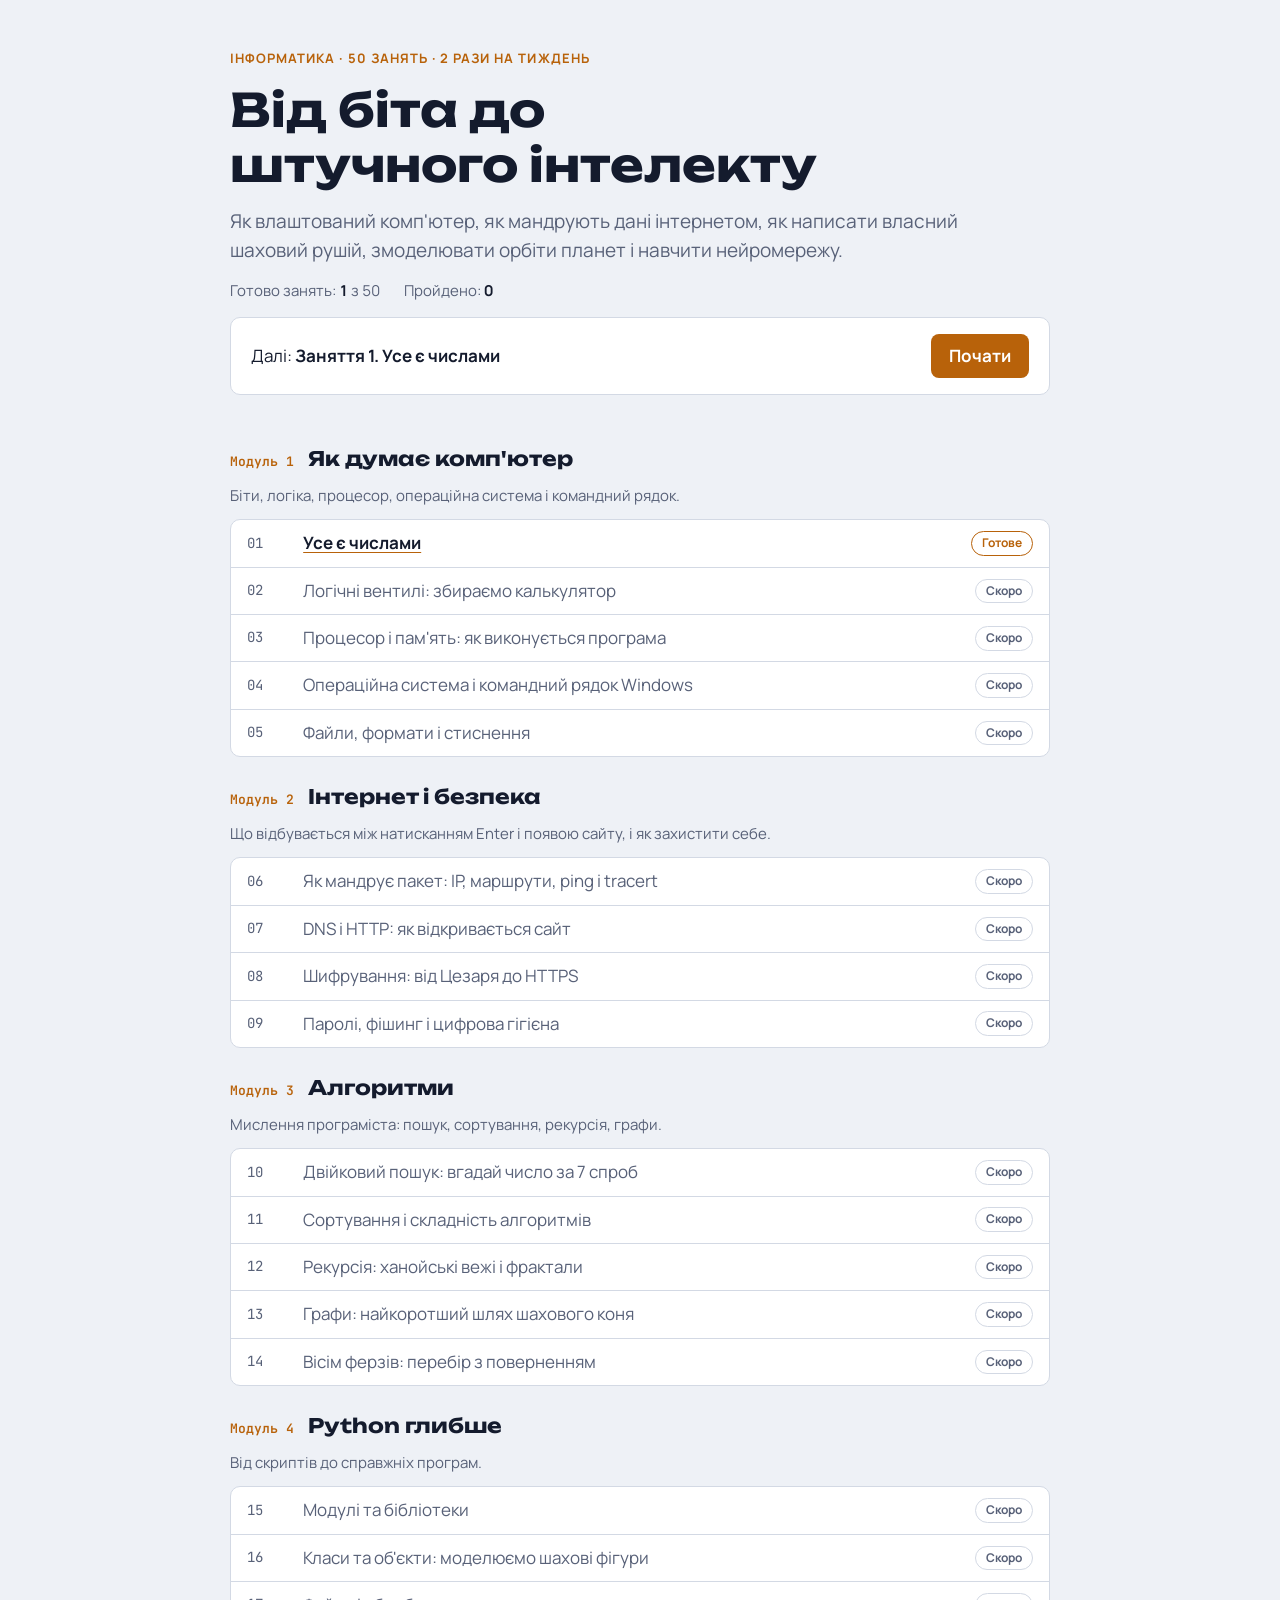
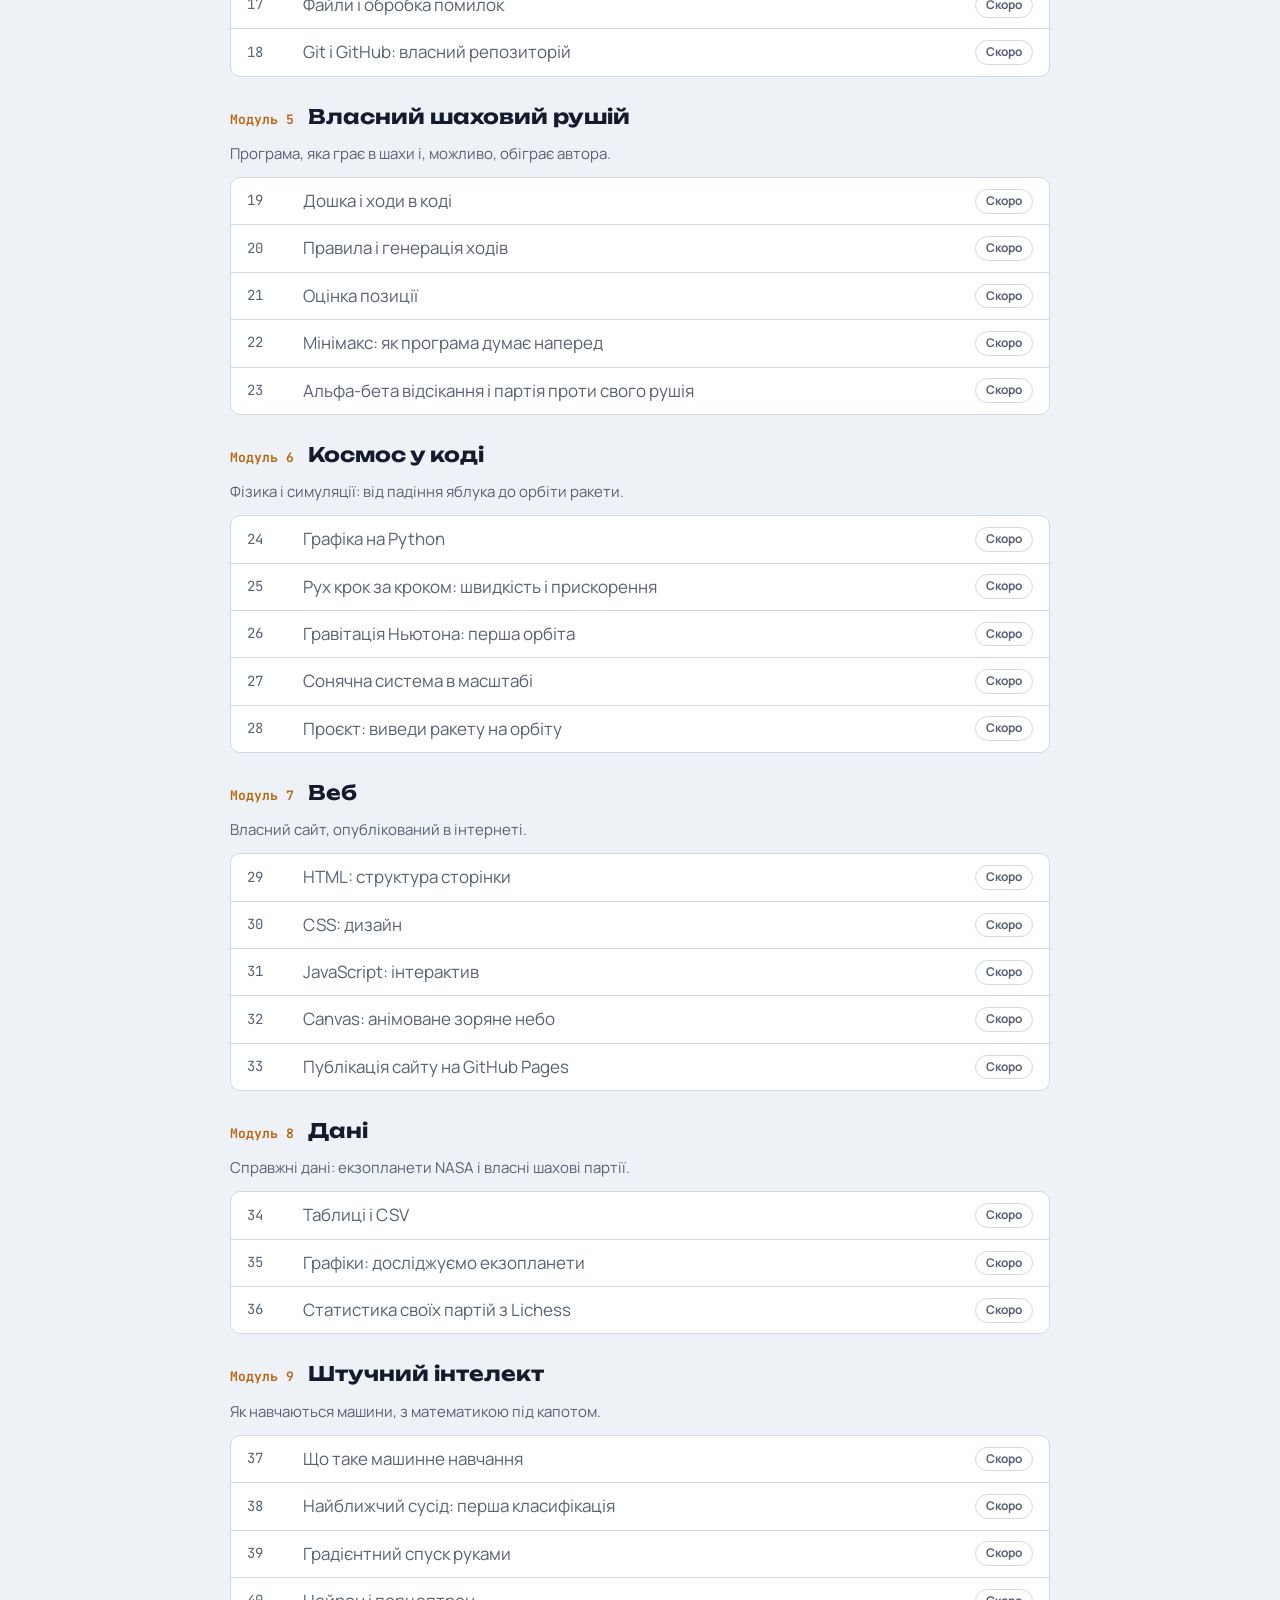
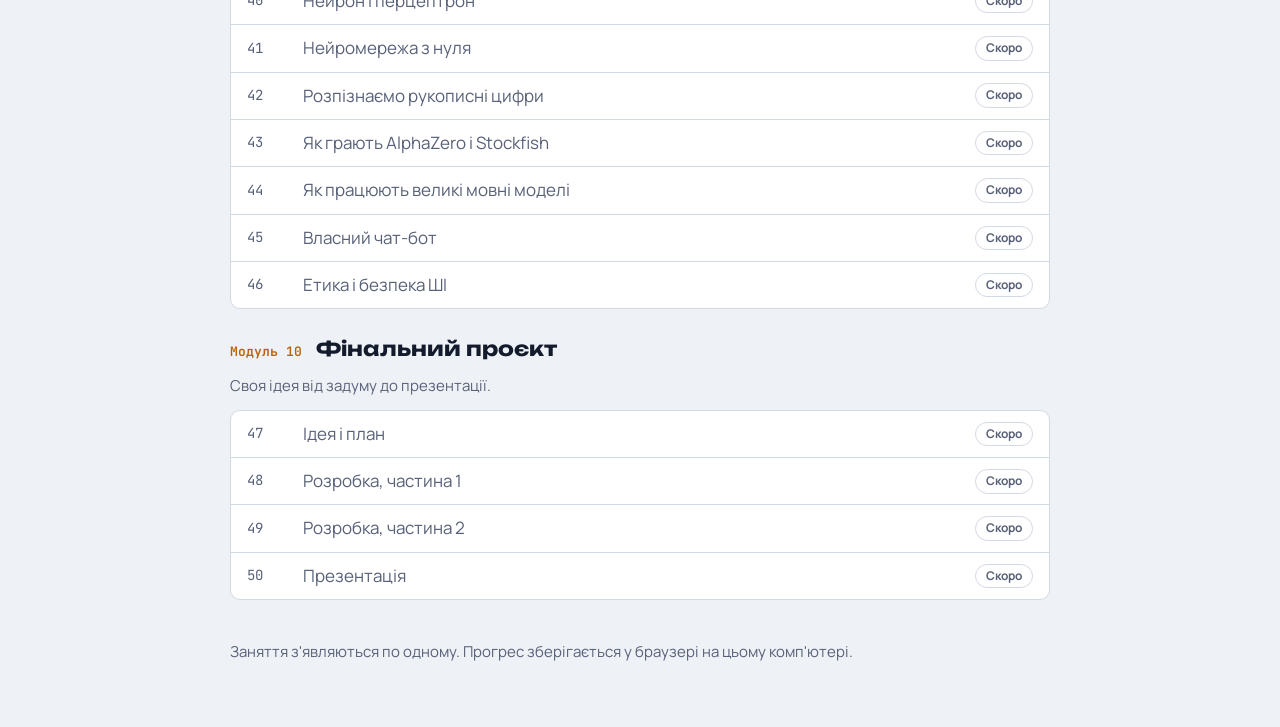
==== index.html @ b4db50af "Додати головну сторінку курсу і заняття 1 Co-Authored-By: Claude Opus 5.5 <noreply@anthropic.com> Cl" ====
<!doctype html>
<html lang="uk">
<head>
<meta charset="utf-8">
<meta name="viewport" content="width=device-width, initial-scale=1, viewport-fit=cover">
<title>Курс інформатики Міші</title>
<link rel="preconnect" href="https://fonts.googleapis.com">
<link rel="stylesheet" href="https://fonts.googleapis.com/css2?family=Unbounded:wght@500;700&family=Manrope:wght@400;600;700&family=JetBrains+Mono:wght@400;600&display=swap">
<style>
/* Layout: a course map; modules stacked as a vertical route, each lesson is one row with its status. */
:root {
  --bg: #EEF1F6; --surface: #FFFFFF; --ink: #141B2D; --muted: #586178; --line: #D3D9E4;
  --accent: #B8620A; --accent-ink: #FFFFFF; --accent-soft: #FBEBD6; --sky: #2E4A9E; --ok: #1D7447; --ok-soft: #DDF1E5;
  --f-display: "Unbounded", "Segoe UI", system-ui, sans-serif;
  --f-body: "Manrope", "Segoe UI", system-ui, sans-serif;
  --f-mono: "JetBrains Mono", Consolas, monospace;
  color-scheme: light;
}
@media (prefers-color-scheme: dark) { :root {
  --bg: #0D1220; --surface: #151C2E; --ink: #E6EAF2; --muted: #9AA3B8; --line: #2A3350;
  --accent: #F2A23A; --accent-ink: #1A1206; --accent-soft: #3A2A12; --sky: #9DB3F2; --ok: #63C690; --ok-soft: #15301F; color-scheme: dark; } }
* { box-sizing: border-box; }
body { margin: 0; background: var(--bg); color: var(--ink); font-family: var(--f-body); font-size: 17px; line-height: 1.55;
  padding: 0 max(16px, env(safe-area-inset-right, 0px)) 64px max(16px, env(safe-area-inset-left, 0px)); }
.wrap { max-width: 820px; margin: 0 auto; }
h1, h2 { font-family: var(--f-display); margin: 0; line-height: 1.2; text-wrap: balance; }
h1 { font-size: clamp(30px, 6vw, 46px); }
h2 { font-size: 20px; }
header { padding-block: 48px 24px; display: grid; gap: 14px; }
.eyebrow { font-size: 13px; letter-spacing: .08em; text-transform: uppercase; color: var(--accent); font-weight: 700; }
.lead { color: var(--muted); font-size: 19px; max-width: 62ch; margin: 0; }
.summary { display: flex; flex-wrap: wrap; gap: 8px 24px; font-variant-numeric: tabular-nums; color: var(--muted); font-size: 15px; }
.summary b { color: var(--ink); }
.next { display: flex; flex-wrap: wrap; align-items: center; justify-content: space-between; gap: 12px; background: var(--surface); border: 1px solid var(--line); border-radius: 10px; padding: 16px 20px; }
.next a.go { background: var(--accent); color: var(--accent-ink); text-decoration: none; font-weight: 700; padding: 9px 18px; border-radius: 8px; }
.mod { padding-block: 28px 0; display: grid; gap: 12px; }
.mod-head { display: flex; flex-wrap: wrap; gap: 4px 14px; align-items: baseline; }
.mod-no { font-family: var(--f-mono); font-size: 13px; color: var(--accent); font-weight: 600; }
.mod-desc { color: var(--muted); margin: 0; font-size: 15px; max-width: 66ch; }
ol { list-style: none; margin: 0; padding: 0; background: var(--surface); border: 1px solid var(--line); border-radius: 10px; }
li { display: grid; grid-template-columns: 2.6em minmax(0, 1fr) auto; gap: 12px; align-items: center; padding: 10px 16px; border-top: 1px solid var(--line); }
li:first-child { border-top: 0; }
.n { font-family: var(--f-mono); color: var(--muted); font-variant-numeric: tabular-nums; font-size: 14px; }
.t { min-width: 0; }
li a { color: var(--ink); font-weight: 700; text-decoration-color: var(--accent); text-underline-offset: 3px; }
li.soon .t { color: var(--muted); }
.pill { font-size: 12px; font-weight: 700; padding: 2px 10px; border-radius: 999px; white-space: nowrap; border: 1px solid var(--line); color: var(--muted); }
.pill.ready { border-color: var(--accent); color: var(--accent); }
.pill.prog { background: var(--accent-soft); border-color: var(--accent); color: var(--accent); }
.pill.done { background: var(--ok-soft); border-color: var(--ok); color: var(--ok); }
footer { padding-block: 40px 0; color: var(--muted); font-size: 15px; }
a:focus-visible { outline: 3px solid var(--sky); outline-offset: 2px; }
</style>
</head>
<body>
<div class="wrap">
  <header>
    <span class="eyebrow">Інформатика · 50 занять · 2 рази на тиждень</span>
    <h1>Від біта до штучного інтелекту</h1>
    <p class="lead">Як влаштований комп'ютер, як мандрують дані інтернетом, як написати власний шаховий рушій, змоделювати орбіти планет і навчити нейромережу.</p>
    <div class="summary" id="summary"></div>
    <div class="next" id="next"></div>
  </header>
  <main id="mods"></main>
  <footer>Заняття з'являються по одному. Прогрес зберігається у браузері на цьому комп'ютері.</footer>
</div>
<script>
const MODS = [
  { t: "Як думає комп'ютер", d: "Біти, логіка, процесор, операційна система і командний рядок.", l: [
    ["Усе є числами", "lessons/01-use-ye-chyslamy.html", 9],
    ["Логічні вентилі: збираємо калькулятор"], ["Процесор і пам'ять: як виконується програма"],
    ["Операційна система і командний рядок Windows"], ["Файли, формати і стиснення"] ] },
  { t: "Інтернет і безпека", d: "Що відбувається між натисканням Enter і появою сайту, і як захистити себе.", l: [
    ["Як мандрує пакет: IP, маршрути, ping і tracert"], ["DNS і HTTP: як відкривається сайт"],
    ["Шифрування: від Цезаря до HTTPS"], ["Паролі, фішинг і цифрова гігієна"] ] },
  { t: "Алгоритми", d: "Мислення програміста: пошук, сортування, рекурсія, графи.", l: [
    ["Двійковий пошук: вгадай число за 7 спроб"], ["Сортування і складність алгоритмів"],
    ["Рекурсія: ханойські вежі і фрактали"], ["Графи: найкоротший шлях шахового коня"], ["Вісім ферзів: перебір з поверненням"] ] },
  { t: "Python глибше", d: "Від скриптів до справжніх програм.", l: [
    ["Модулі та бібліотеки"], ["Класи та об'єкти: моделюємо шахові фігури"],
    ["Файли і обробка помилок"], ["Git і GitHub: власний репозиторій"] ] },
  { t: "Власний шаховий рушій", d: "Програма, яка грає в шахи і, можливо, обіграє автора.", l: [
    ["Дошка і ходи в коді"], ["Правила і генерація ходів"], ["Оцінка позиції"], ["Мінімакс: як програма думає наперед"], ["Альфа-бета відсікання і партія проти свого рушія"] ] },
  { t: "Космос у коді", d: "Фізика і симуляції: від падіння яблука до орбіти ракети.", l: [
    ["Графіка на Python"], ["Рух крок за кроком: швидкість і прискорення"], ["Гравітація Ньютона: перша орбіта"],
    ["Сонячна система в масштабі"], ["Проєкт: виведи ракету на орбіту"] ] },
  { t: "Веб", d: "Власний сайт, опублікований в інтернеті.", l: [
    ["HTML: структура сторінки"], ["CSS: дизайн"], ["JavaScript: інтерактив"], ["Canvas: анімоване зоряне небо"], ["Публікація сайту на GitHub Pages"] ] },
  { t: "Дані", d: "Справжні дані: екзопланети NASA і власні шахові партії.", l: [
    ["Таблиці і CSV"], ["Графіки: досліджуємо екзопланети"], ["Статистика своїх партій з Lichess"] ] },
  { t: "Штучний інтелект", d: "Як навчаються машини, з математикою під капотом.", l: [
    ["Що таке машинне навчання"], ["Найближчий сусід: перша класифікація"], ["Градієнтний спуск руками"],
    ["Нейрон і перцептрон"], ["Нейромережа з нуля"], ["Розпізнаємо рукописні цифри"],
    ["Як грають AlphaZero і Stockfish"], ["Як працюють великі мовні моделі"], ["Власний чат-бот"], ["Етика і безпека ШІ"] ] },
  { t: "Фінальний проєкт", d: "Своя ідея від задуму до презентації.", l: [
    ["Ідея і план"], ["Розробка, частина 1"], ["Розробка, частина 2"], ["Презентація"] ] },
];
function progress(n) {
  try { const d = JSON.parse(localStorage.getItem("inf-l" + n) || "null"); return d && d._total ? d : null; } catch (e) { return null; }
}
const esc = s => s.replace(/[&<>"]/g, c => ({ "&": "&amp;", "<": "&lt;", ">": "&gt;", '"': "&quot;" }[c]));
let n = 0, ready = 0, finished = 0, next = null, html = "";
MODS.forEach((m, mi) => {
  html += `<section class="mod"><div class="mod-head"><span class="mod-no">Модуль ${mi + 1}</span><h2>${esc(m.t)}</h2></div><p class="mod-desc">${esc(m.d)}</p><ol>`;
  m.l.forEach(([title, href]) => {
    n++;
    let pill = '<span class="pill">Скоро</span>', cls = "soon", t = esc(title);
    if (href) {
      ready++; cls = ""; t = `<a href="${href}">${esc(title)}</a>`;
      const p = progress(n);
      if (p && p._n >= p._total) { pill = '<span class="pill done">Пройдено</span>'; finished++; }
      else if (p && p._n > 0) { pill = `<span class="pill prog">${p._n} / ${p._total}</span>`; if (!next) next = { n, title, href }; }
      else { pill = '<span class="pill ready">Готове</span>'; if (!next) next = { n, title, href }; }
    }
    html += `<li class="${cls}"><span class="n">${String(n).padStart(2, "0")}</span><span class="t">${t}</span>${pill}</li>`;
  });
  html += "</ol></section>";
});
document.getElementById("mods").innerHTML = html;
document.getElementById("summary").innerHTML = `<span>Готово занять: <b>${ready}</b> з ${n}</span><span>Пройдено: <b>${finished}</b></span>`;
document.getElementById("next").innerHTML = next
  ? `<span>Далі: <b>Заняття ${next.n}. ${esc(next.title)}</b></span><a class="go" href="${next.href}">Почати</a>`
  : `<span>Усі готові заняття пройдено. Наступне скоро з'явиться.</span>`;
</script>
</body>
</html>
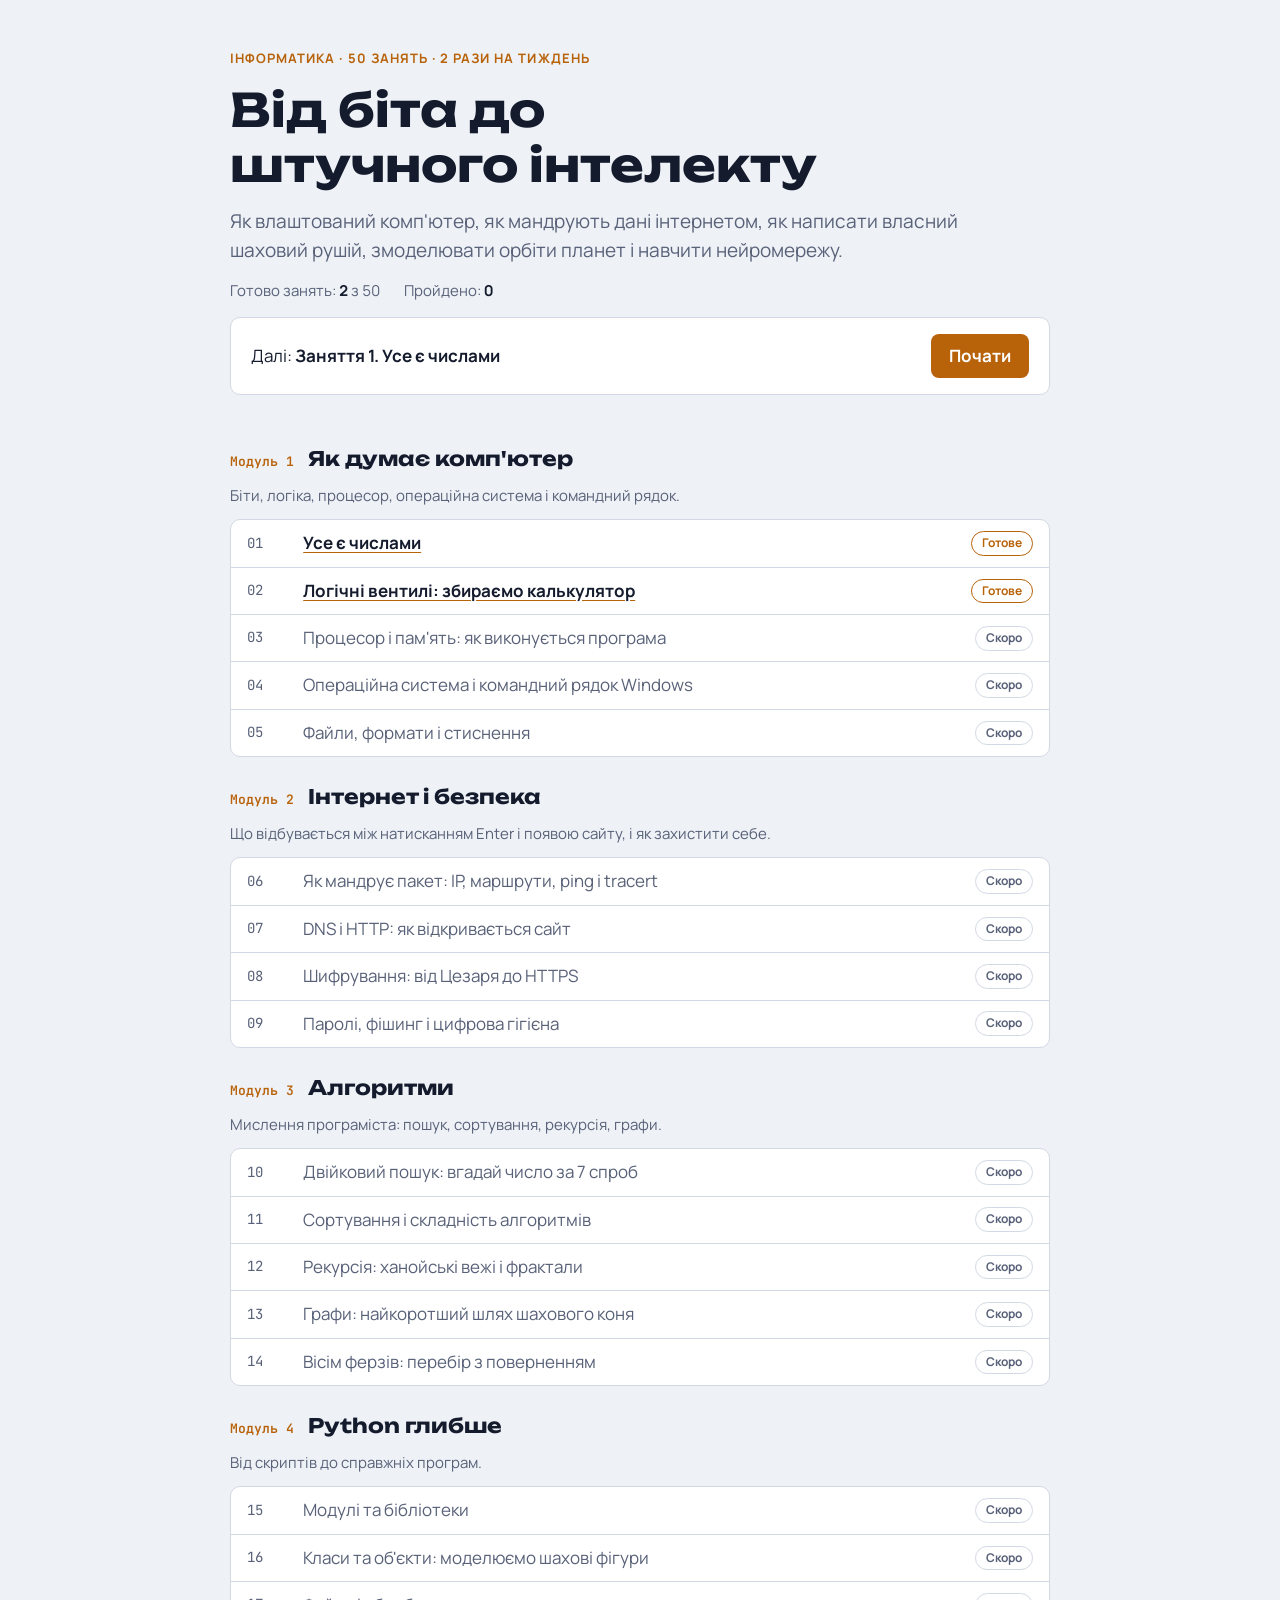
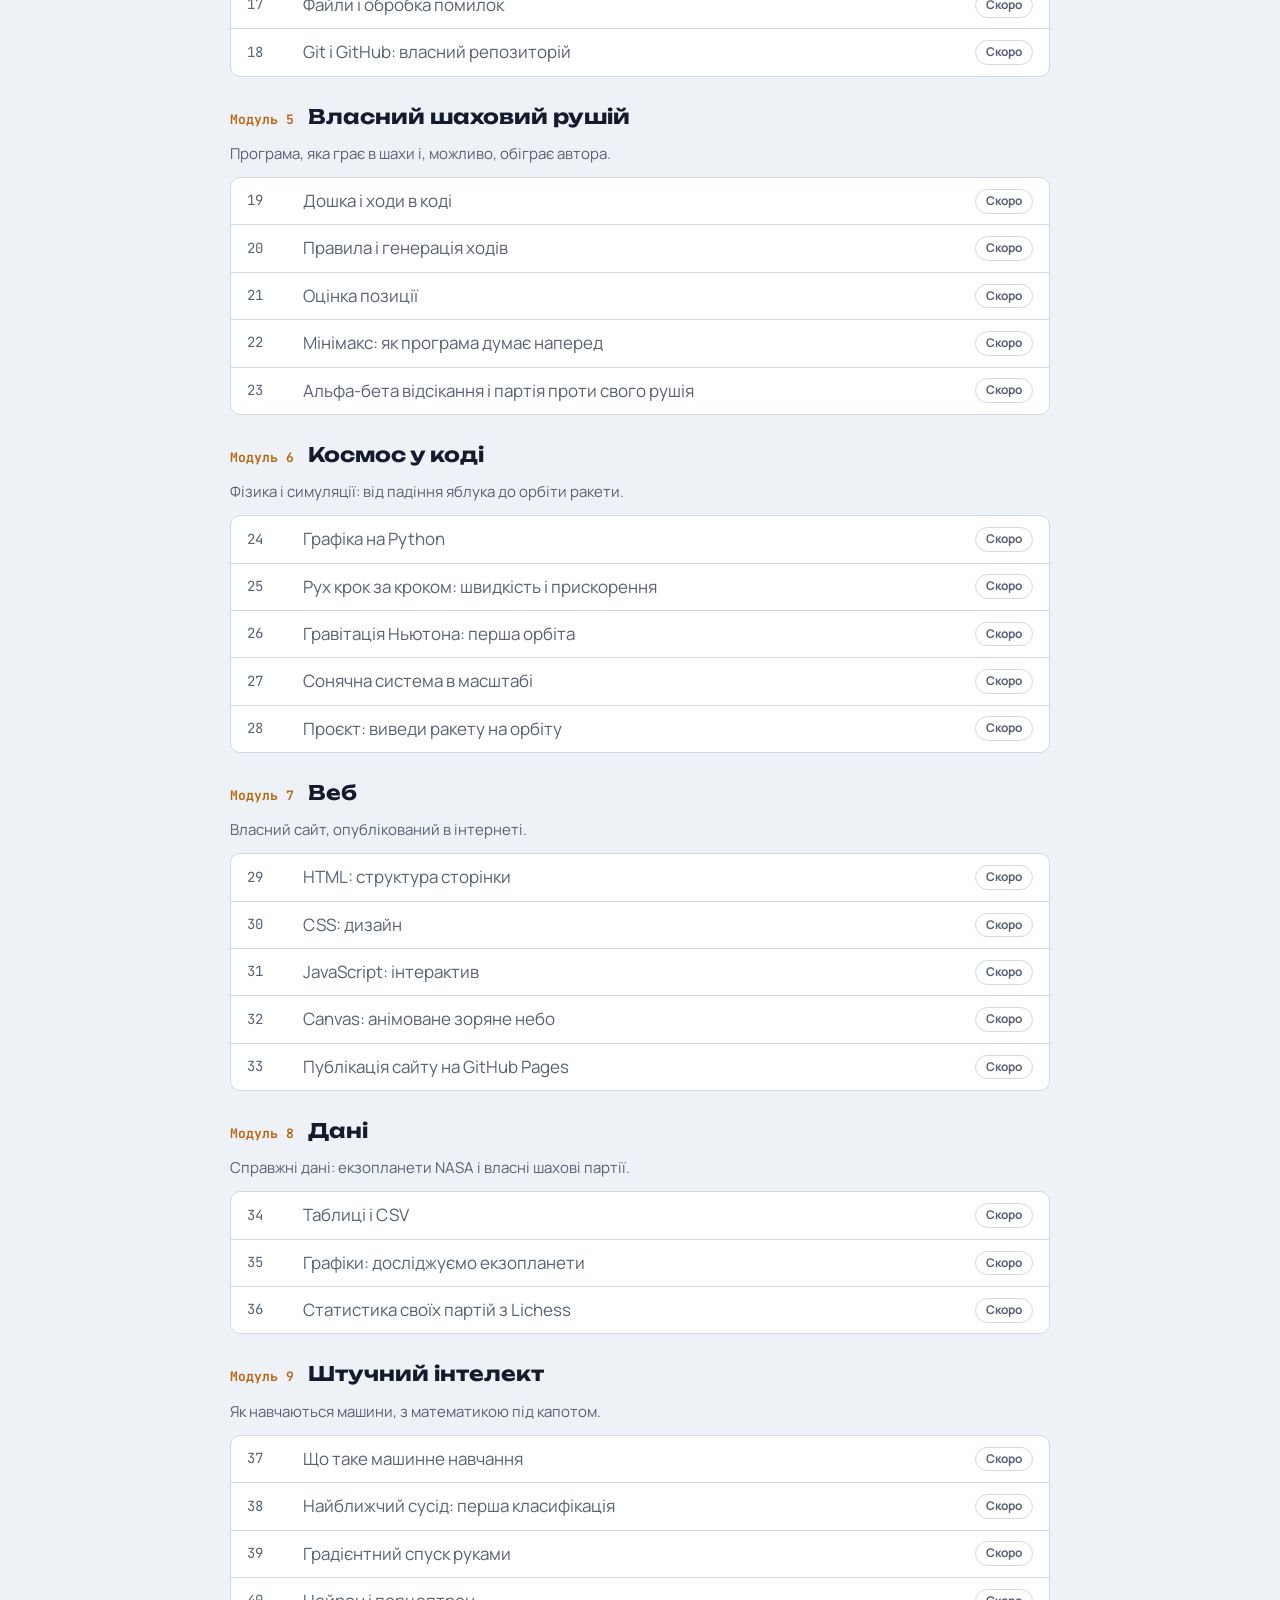
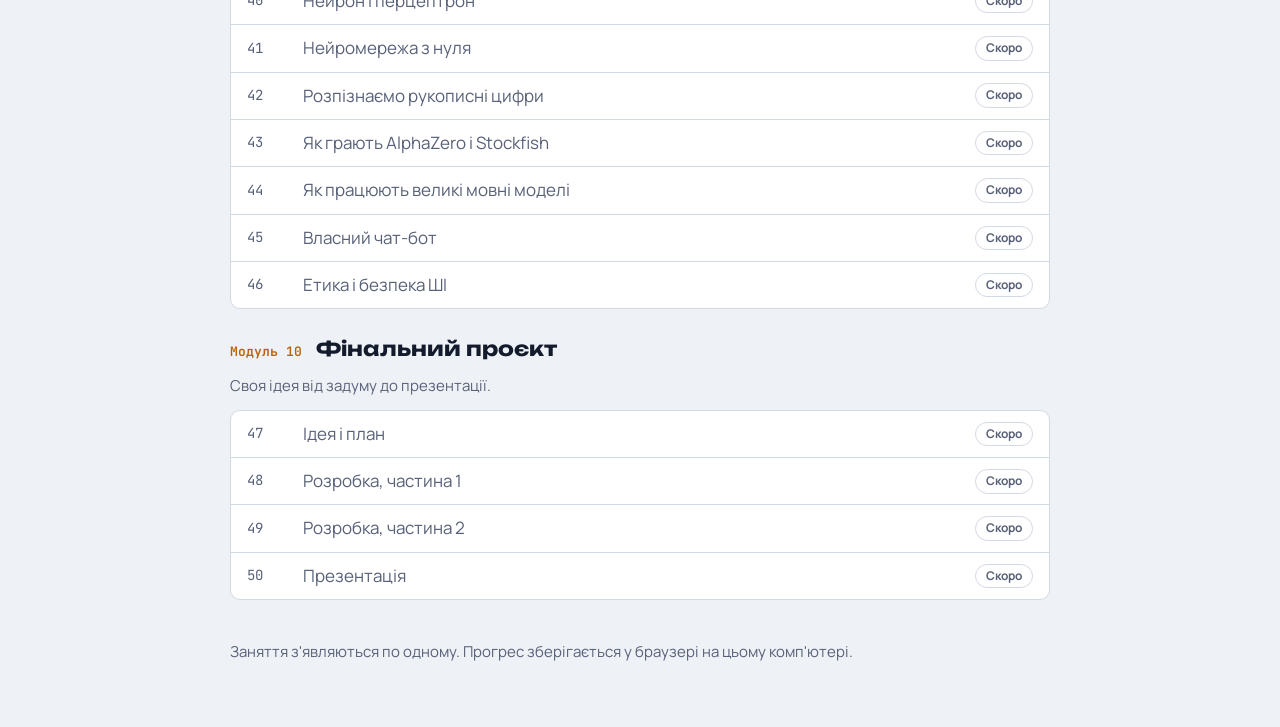
==== commit 79320496: "Додати заняття 2: логічні вентилі і суматор Co-Authored-By: Claude Opus 5.5 <noreply@anthropic.com> " ====
--- a/index.html
+++ b/index.html
@@ -68,7 +68,7 @@
 const MODS = [
   { t: "Як думає комп'ютер", d: "Біти, логіка, процесор, операційна система і командний рядок.", l: [
     ["Усе є числами", "lessons/01-use-ye-chyslamy.html", 9],
-    ["Логічні вентилі: збираємо калькулятор"], ["Процесор і пам'ять: як виконується програма"],
+    ["Логічні вентилі: збираємо калькулятор", "lessons/02-lohichni-ventyli.html", 10], ["Процесор і пам'ять: як виконується програма"],
     ["Операційна система і командний рядок Windows"], ["Файли, формати і стиснення"] ] },
   { t: "Інтернет і безпека", d: "Що відбувається між натисканням Enter і появою сайту, і як захистити себе.", l: [
     ["Як мандрує пакет: IP, маршрути, ping і tracert"], ["DNS і HTTP: як відкривається сайт"],
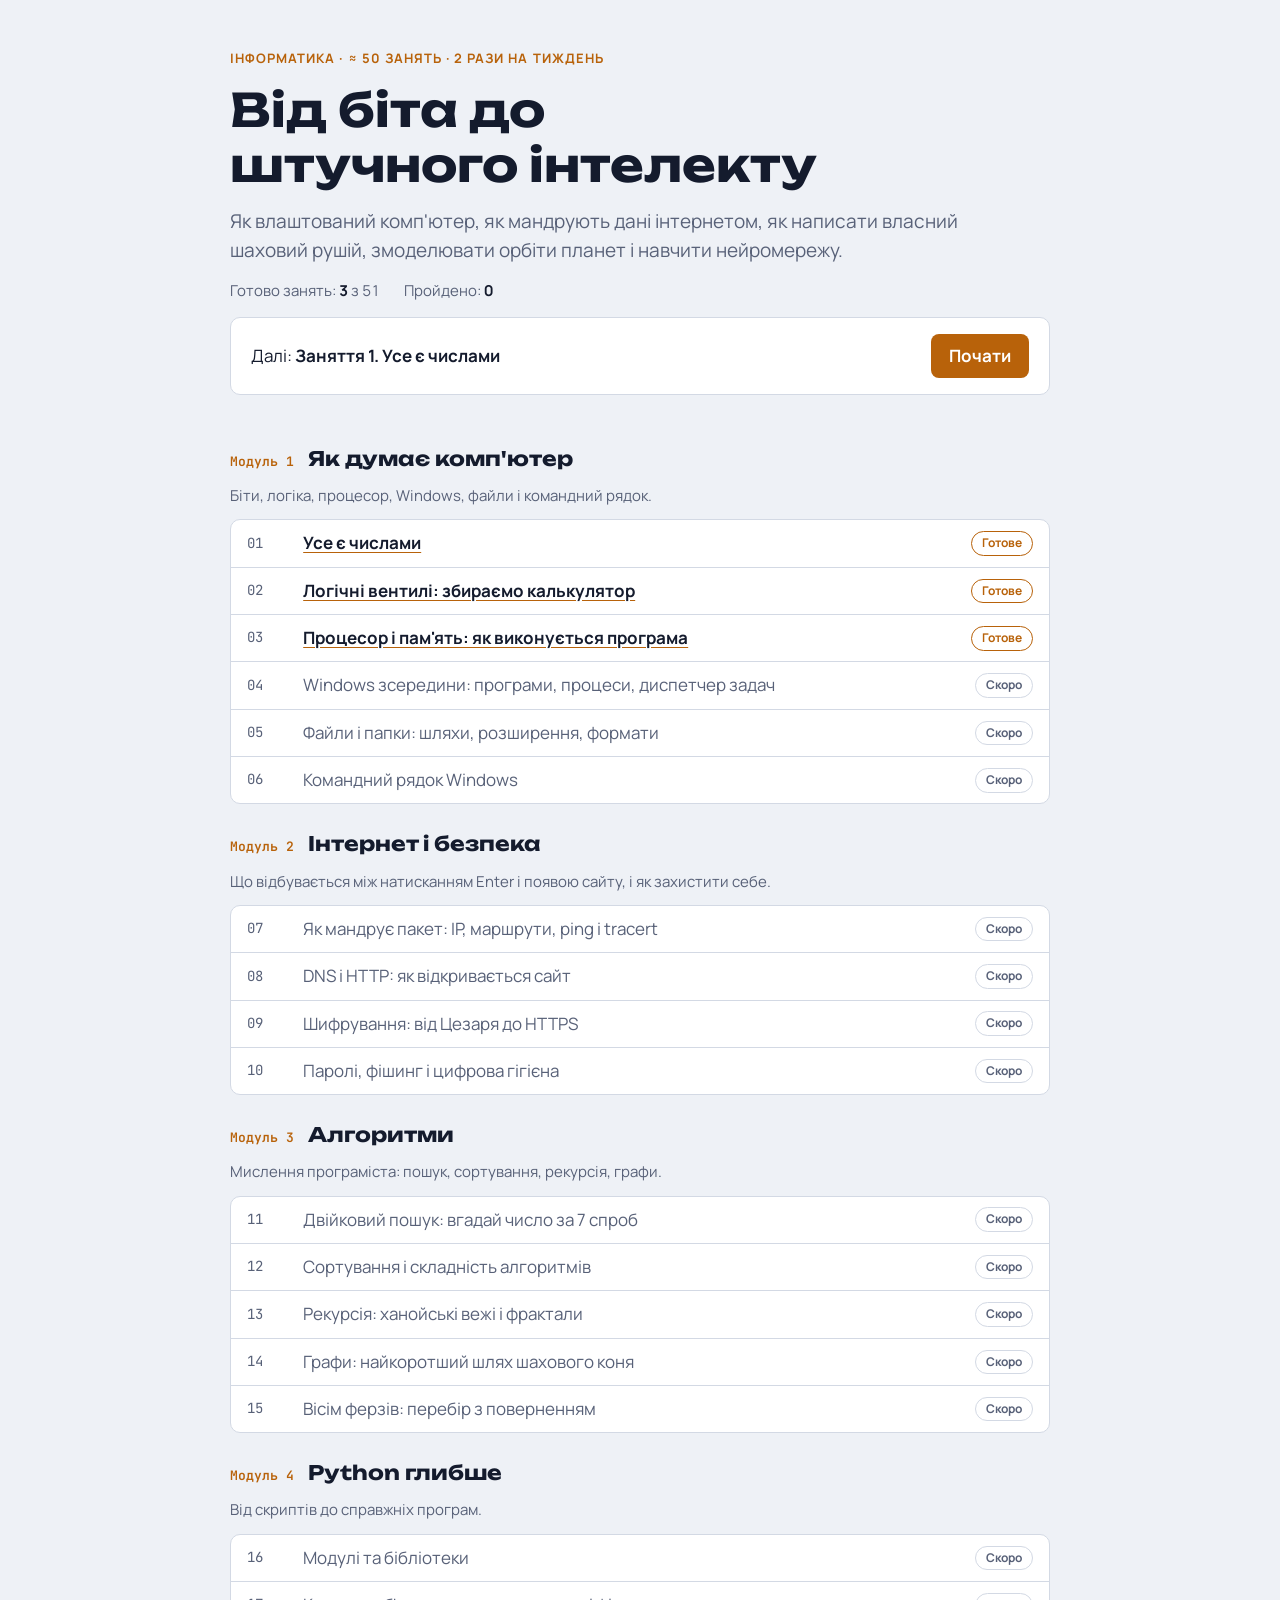
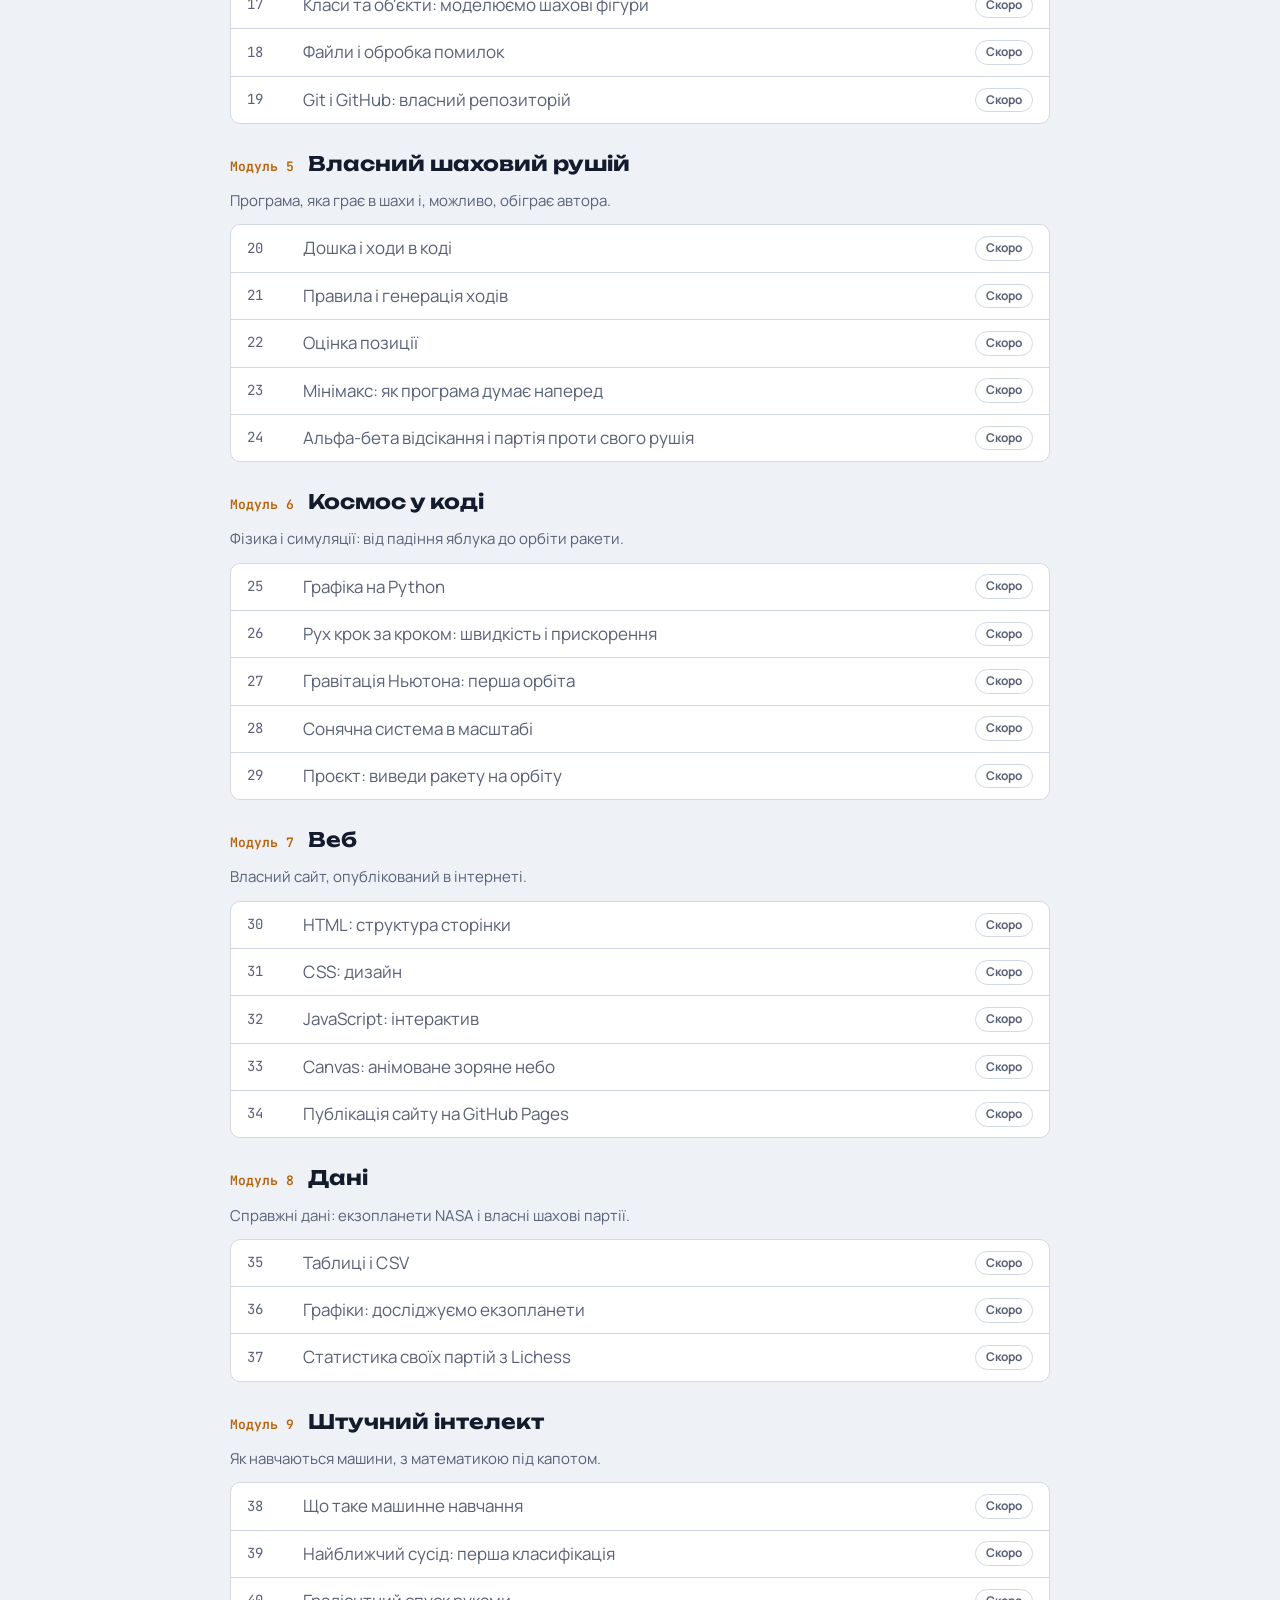
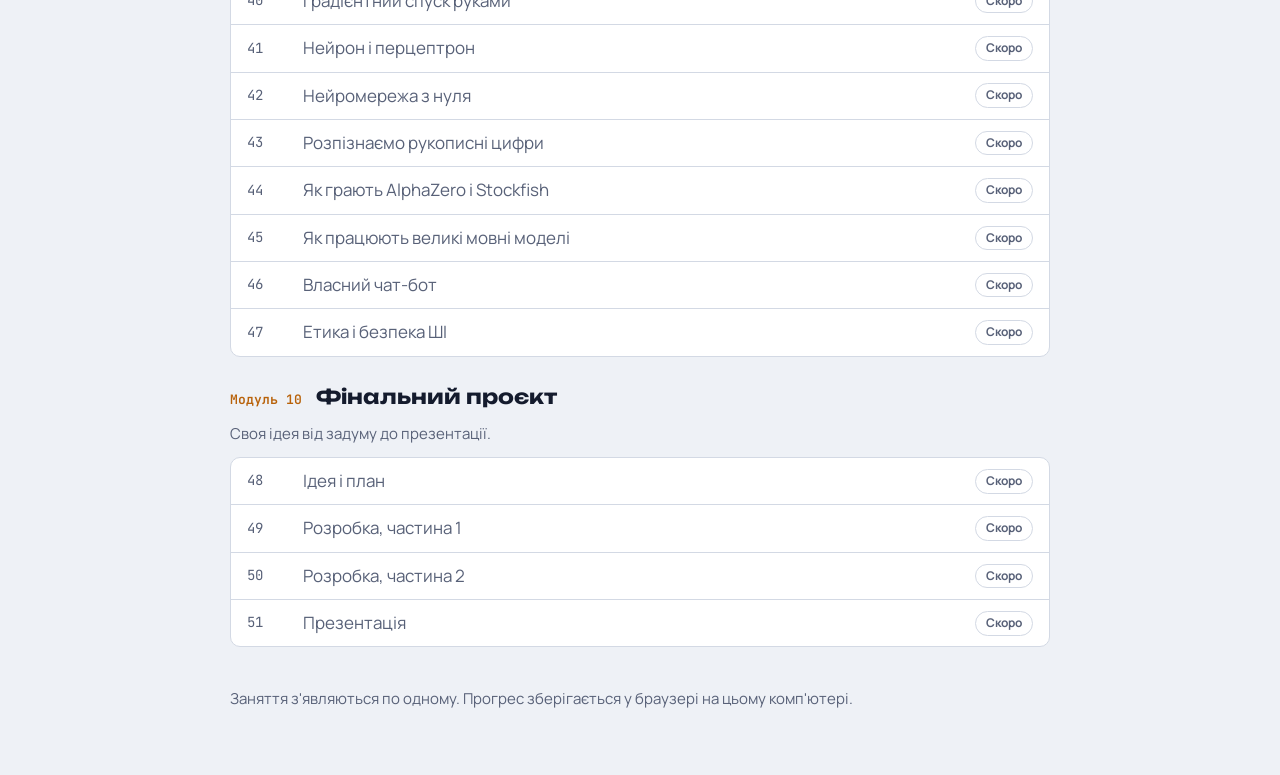
==== commit 1bd2d278: "Додати заняття 3: процесор і пам'ять (емулятор Зірка-8) Co-Authored-By: Claude Opus 5.5 <noreply@ant" ====
--- a/index.html
+++ b/index.html
@@ -55,7 +55,7 @@
 <body>
 <div class="wrap">
   <header>
-    <span class="eyebrow">Інформатика · 50 занять · 2 рази на тиждень</span>
+    <span class="eyebrow">Інформатика · ≈ 50 занять · 2 рази на тиждень</span>
     <h1>Від біта до штучного інтелекту</h1>
     <p class="lead">Як влаштований комп'ютер, як мандрують дані інтернетом, як написати власний шаховий рушій, змоделювати орбіти планет і навчити нейромережу.</p>
     <div class="summary" id="summary"></div>
@@ -66,10 +66,10 @@
 </div>
 <script>
 const MODS = [
-  { t: "Як думає комп'ютер", d: "Біти, логіка, процесор, операційна система і командний рядок.", l: [
+  { t: "Як думає комп'ютер", d: "Біти, логіка, процесор, Windows, файли і командний рядок.", l: [
     ["Усе є числами", "lessons/01-use-ye-chyslamy.html", 9],
-    ["Логічні вентилі: збираємо калькулятор", "lessons/02-lohichni-ventyli.html", 10], ["Процесор і пам'ять: як виконується програма"],
-    ["Операційна система і командний рядок Windows"], ["Файли, формати і стиснення"] ] },
+    ["Логічні вентилі: збираємо калькулятор", "lessons/02-lohichni-ventyli.html", 10], ["Процесор і пам'ять: як виконується програма", "lessons/03-protsesor-i-pamyat.html", 5],
+    ["Windows зсередини: програми, процеси, диспетчер задач"], ["Файли і папки: шляхи, розширення, формати"], ["Командний рядок Windows"] ] },
   { t: "Інтернет і безпека", d: "Що відбувається між натисканням Enter і появою сайту, і як захистити себе.", l: [
     ["Як мандрує пакет: IP, маршрути, ping і tracert"], ["DNS і HTTP: як відкривається сайт"],
     ["Шифрування: від Цезаря до HTTPS"], ["Паролі, фішинг і цифрова гігієна"] ] },
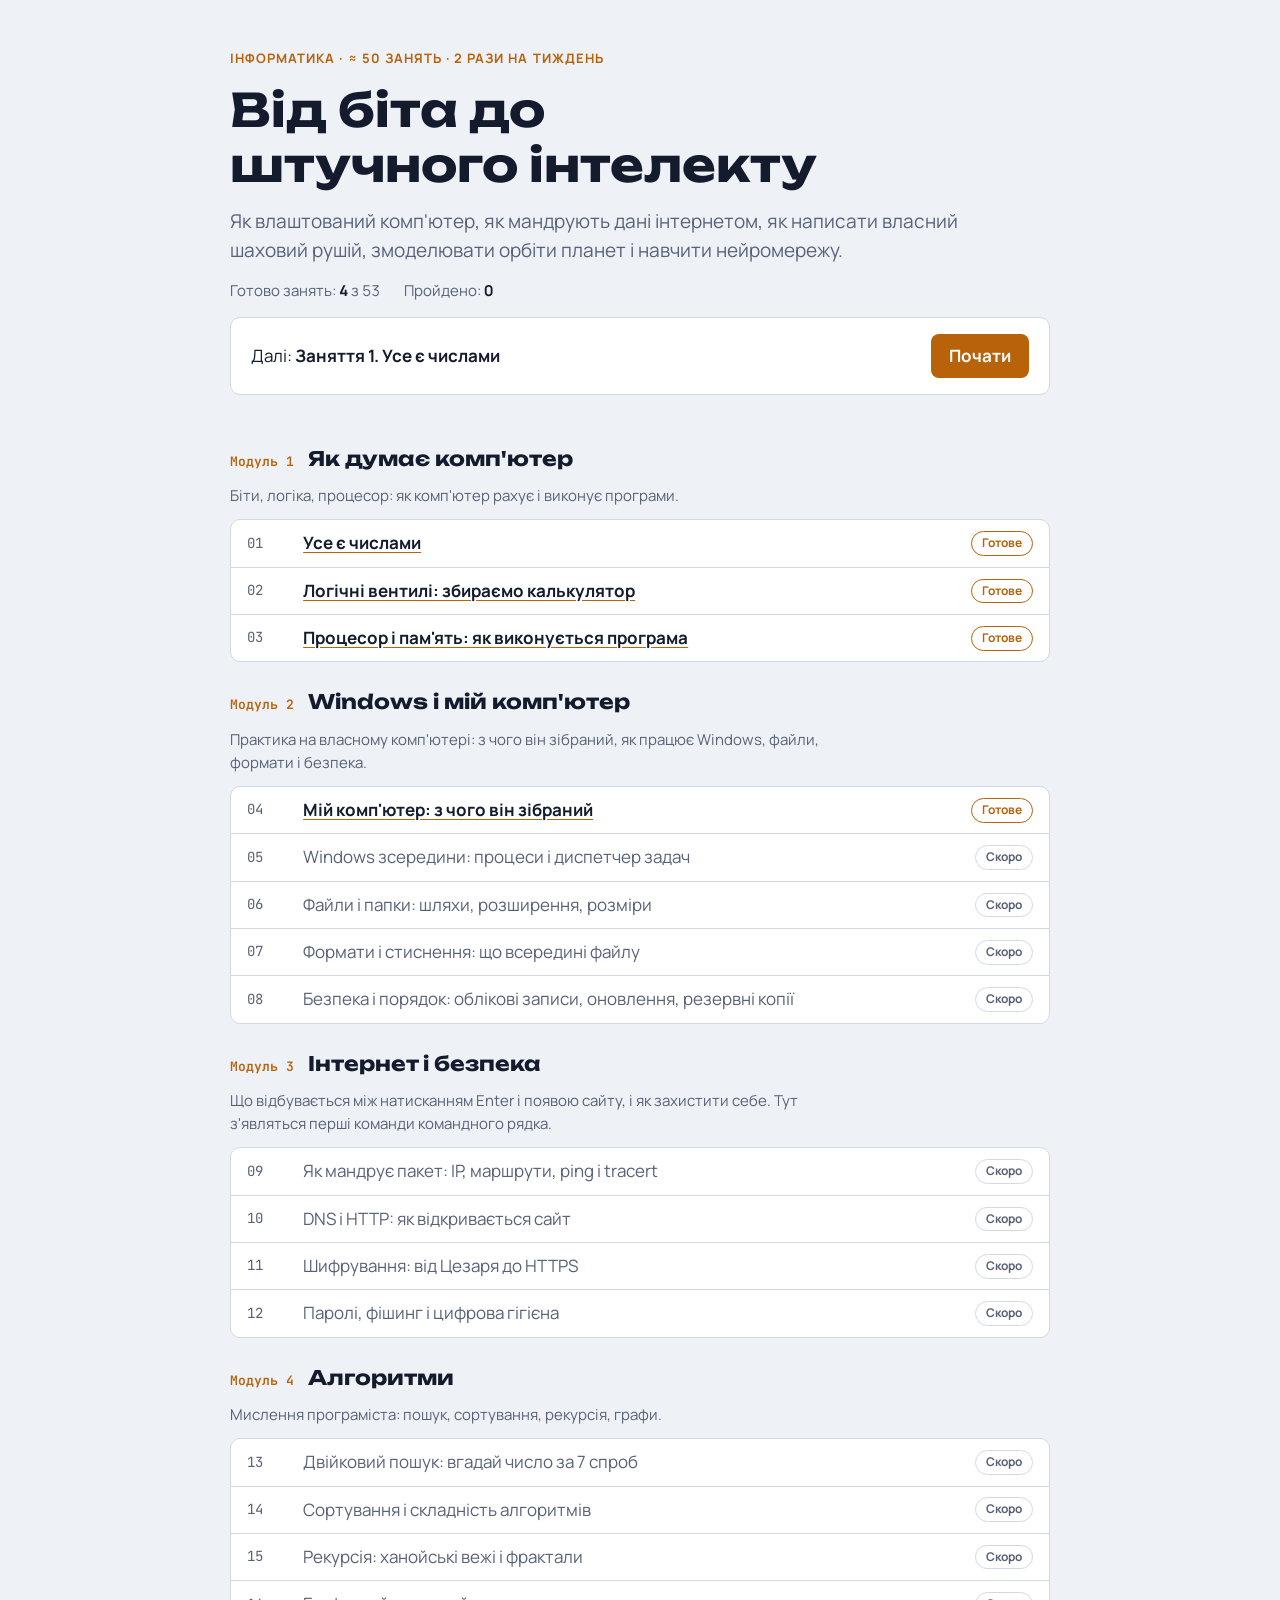
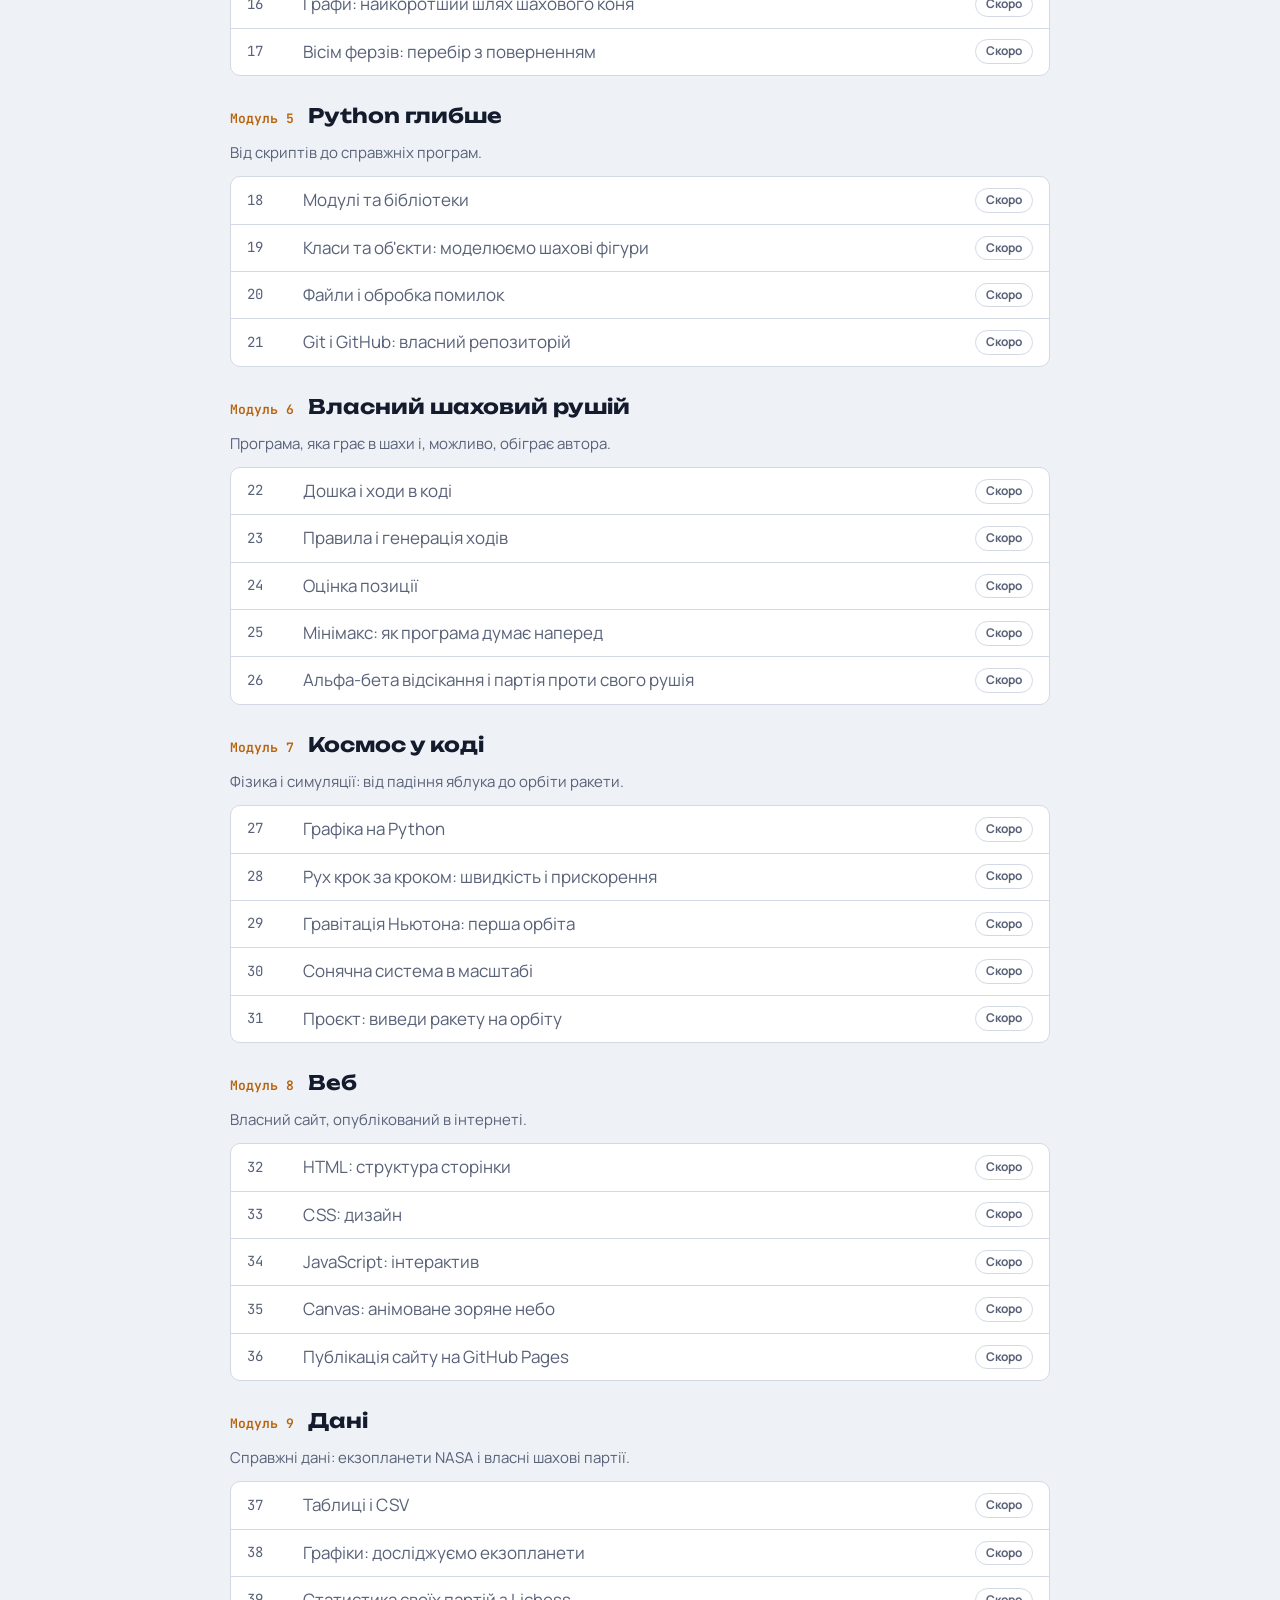
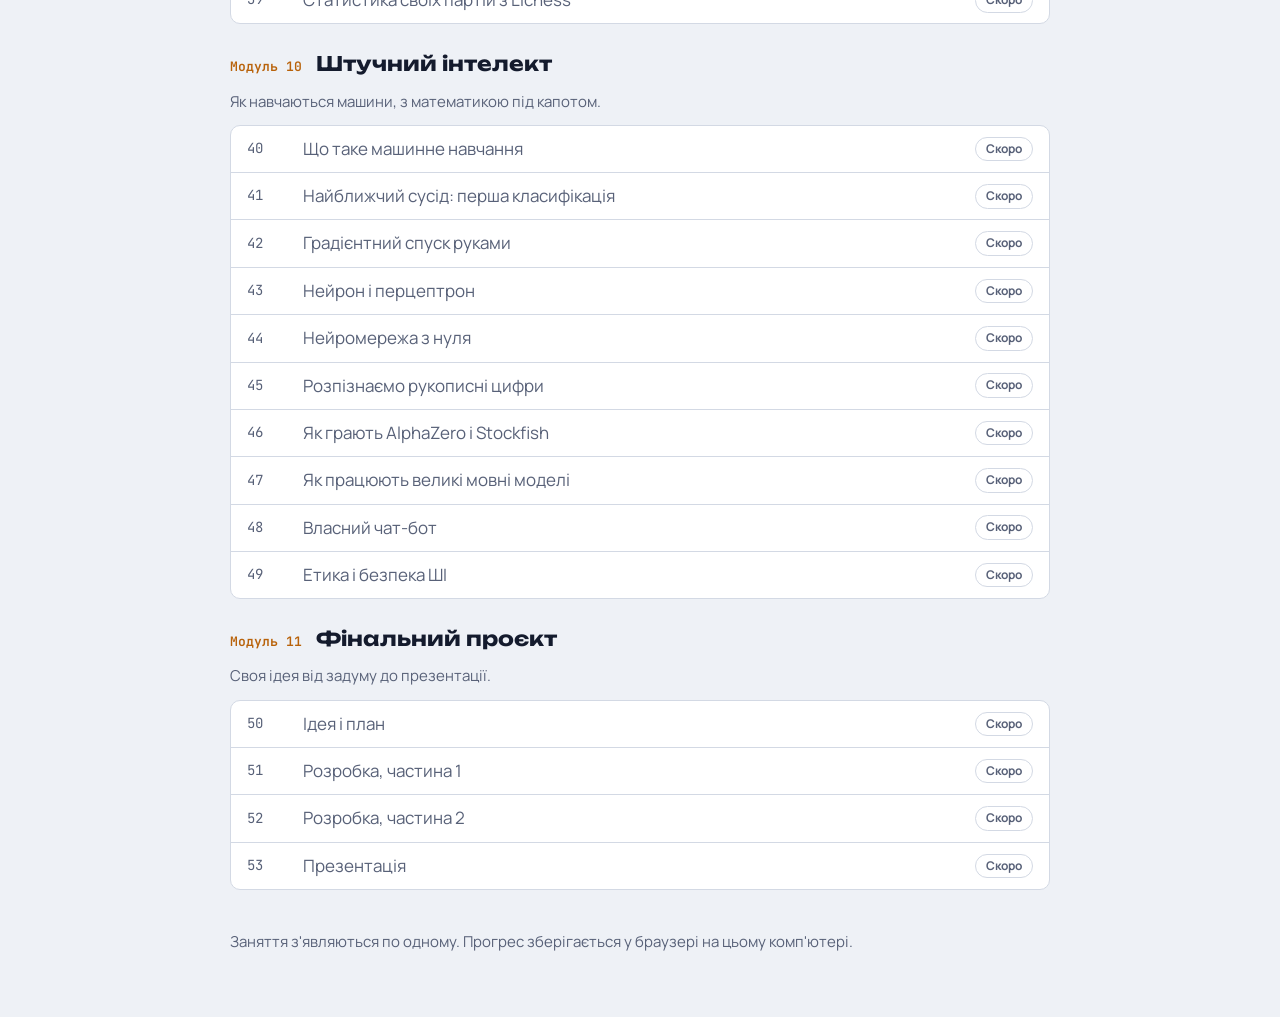
==== commit 2bd4d46c: "Додати заняття 4: мій комп'ютер, і модуль Windows у програмі Co-Authored-By: Claude Opus 5.5 <norepl" ====
--- a/index.html
+++ b/index.html
@@ -66,11 +66,14 @@
 </div>
 <script>
 const MODS = [
-  { t: "Як думає комп'ютер", d: "Біти, логіка, процесор, Windows, файли і командний рядок.", l: [
+  { t: "Як думає комп'ютер", d: "Біти, логіка, процесор: як комп'ютер рахує і виконує програми.", l: [
     ["Усе є числами", "lessons/01-use-ye-chyslamy.html", 9],
     ["Логічні вентилі: збираємо калькулятор", "lessons/02-lohichni-ventyli.html", 10], ["Процесор і пам'ять: як виконується програма", "lessons/03-protsesor-i-pamyat.html", 5],
-    ["Windows зсередини: програми, процеси, диспетчер задач"], ["Файли і папки: шляхи, розширення, формати"], ["Командний рядок Windows"] ] },
-  { t: "Інтернет і безпека", d: "Що відбувається між натисканням Enter і появою сайту, і як захистити себе.", l: [
+ ] },
+  { t: "Windows і мій комп'ютер", d: "Практика на власному комп'ютері: з чого він зібраний, як працює Windows, файли, формати і безпека.", l: [
+    ["Мій комп'ютер: з чого він зібраний", "lessons/04-miy-kompyuter.html", 5], ["Windows зсередини: процеси і диспетчер задач"],
+    ["Файли і папки: шляхи, розширення, розміри"], ["Формати і стиснення: що всередині файлу"], ["Безпека і порядок: облікові записи, оновлення, резервні копії"] ] },
+  { t: "Інтернет і безпека", d: "Що відбувається між натисканням Enter і появою сайту, і як захистити себе. Тут з'являться перші команди командного рядка.", l: [
     ["Як мандрує пакет: IP, маршрути, ping і tracert"], ["DNS і HTTP: як відкривається сайт"],
     ["Шифрування: від Цезаря до HTTPS"], ["Паролі, фішинг і цифрова гігієна"] ] },
   { t: "Алгоритми", d: "Мислення програміста: пошук, сортування, рекурсія, графи.", l: [
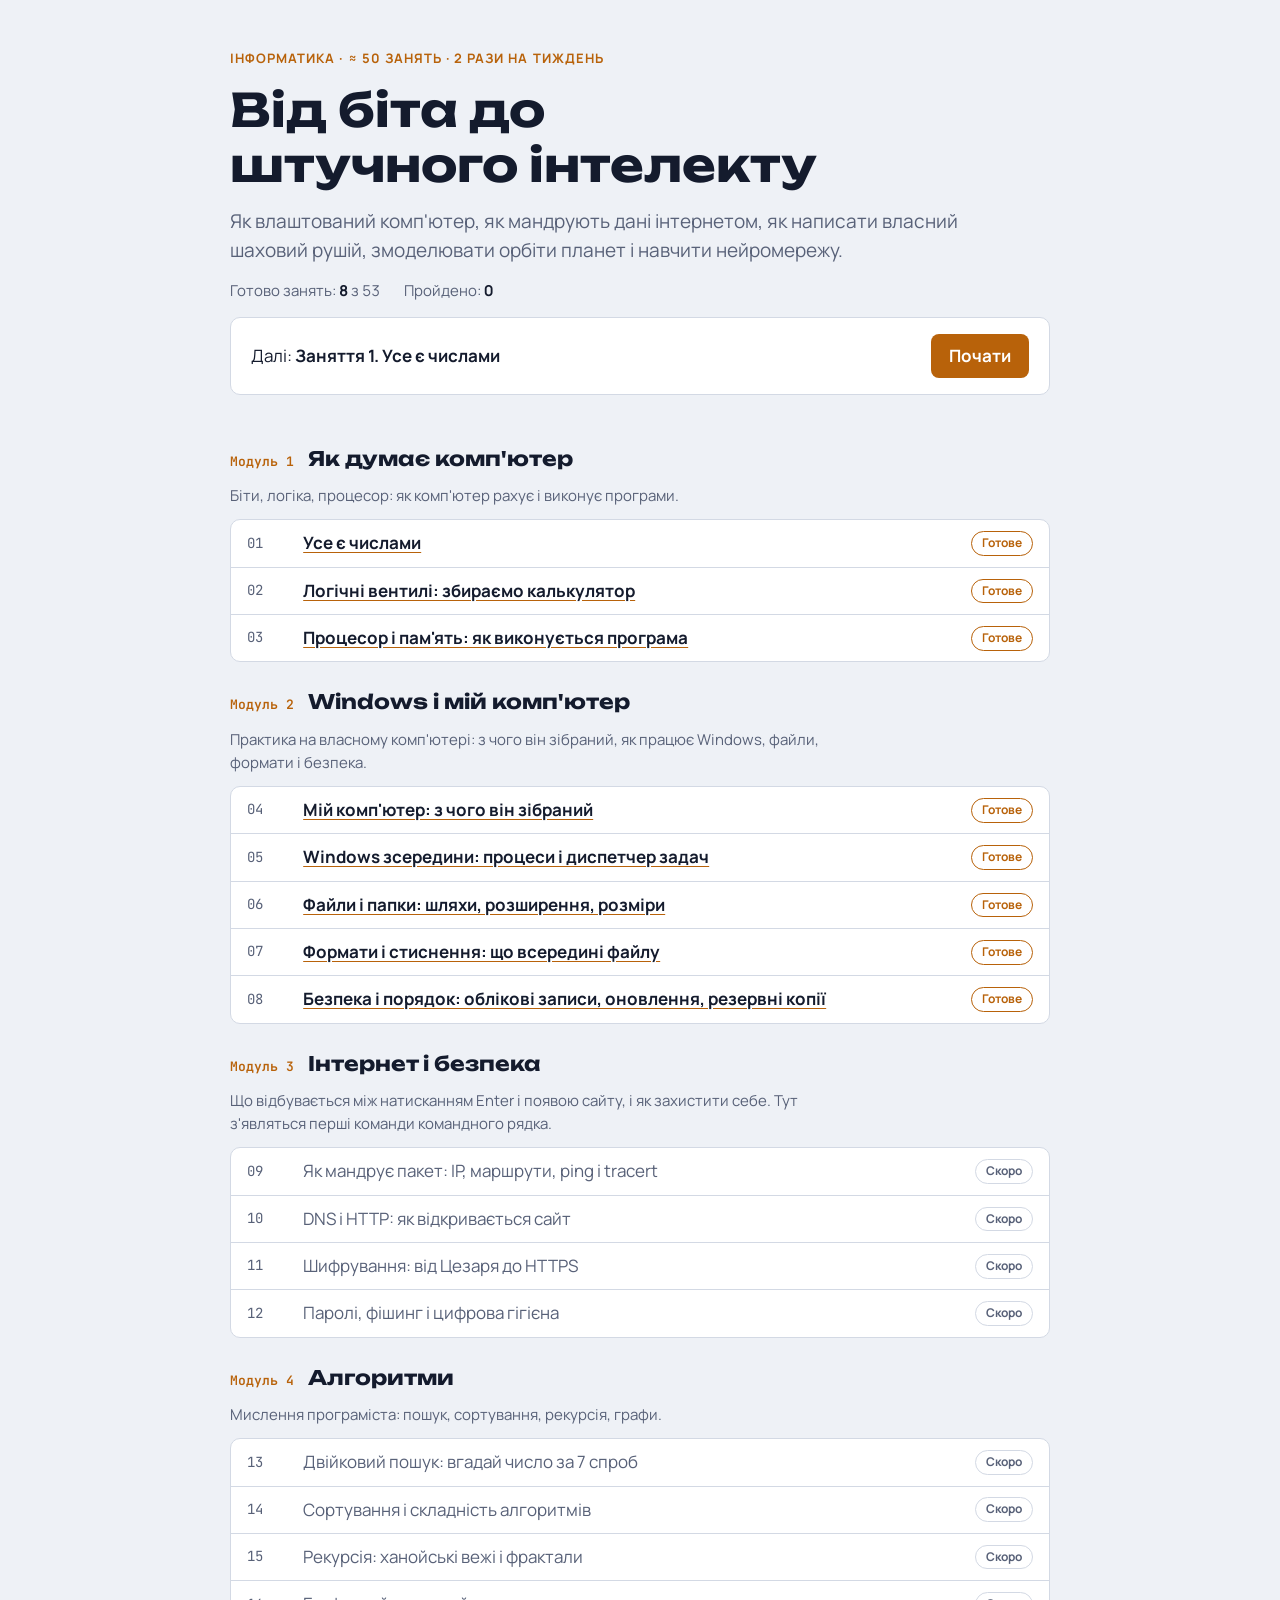
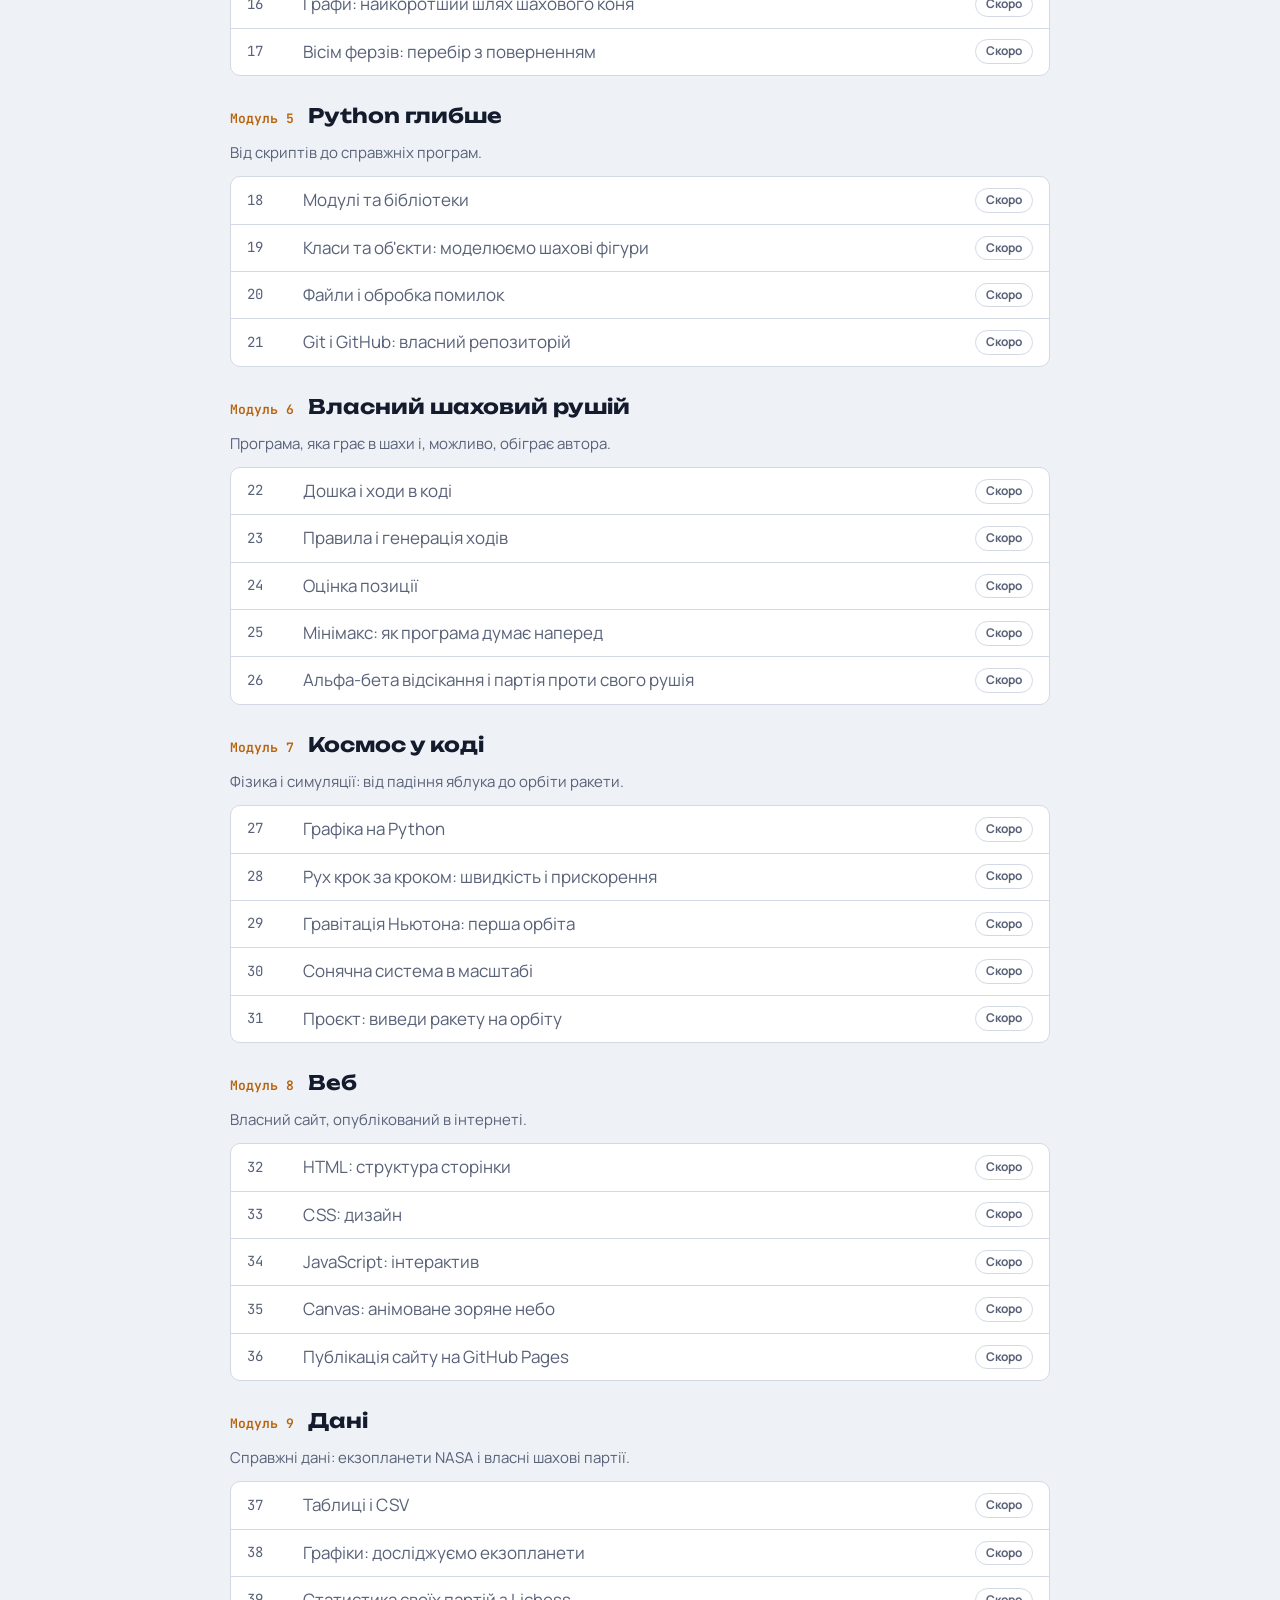
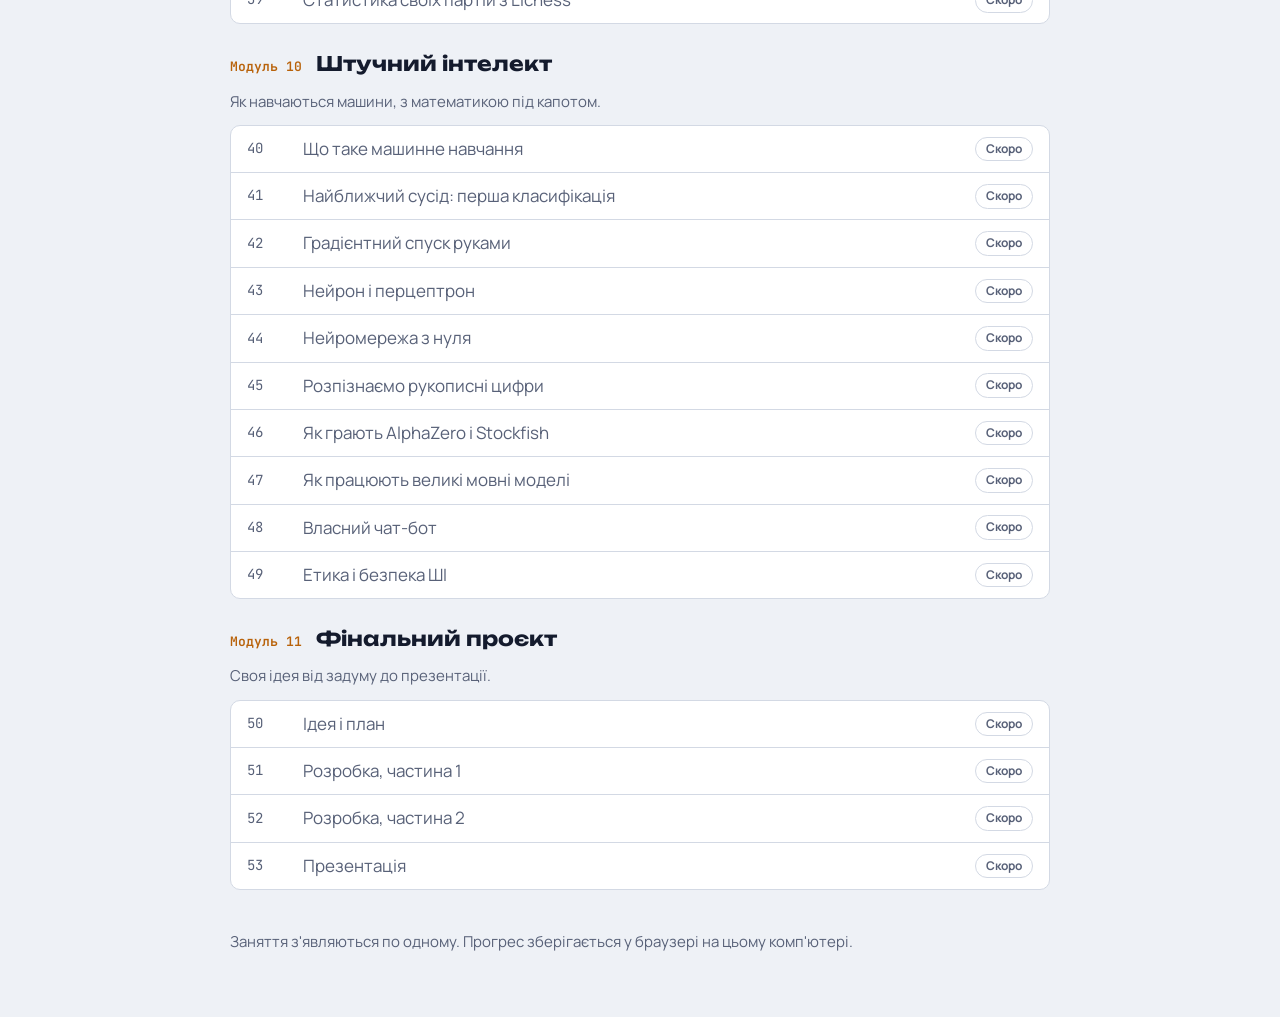
==== commit 5743ad81: "Додати заняття 5–8: процеси, файли, формати, безпека; спільні assets для занять Co-Authored-By: Clau" ====
--- a/index.html
+++ b/index.html
@@ -71,8 +71,8 @@
     ["Логічні вентилі: збираємо калькулятор", "lessons/02-lohichni-ventyli.html", 10], ["Процесор і пам'ять: як виконується програма", "lessons/03-protsesor-i-pamyat.html", 5],
  ] },
   { t: "Windows і мій комп'ютер", d: "Практика на власному комп'ютері: з чого він зібраний, як працює Windows, файли, формати і безпека.", l: [
-    ["Мій комп'ютер: з чого він зібраний", "lessons/04-miy-kompyuter.html", 5], ["Windows зсередини: процеси і диспетчер задач"],
-    ["Файли і папки: шляхи, розширення, розміри"], ["Формати і стиснення: що всередині файлу"], ["Безпека і порядок: облікові записи, оновлення, резервні копії"] ] },
+    ["Мій комп'ютер: з чого він зібраний", "lessons/04-miy-kompyuter.html", 5], ["Windows зсередини: процеси і диспетчер задач", "lessons/05-windows-zseredyny.html", 7],
+    ["Файли і папки: шляхи, розширення, розміри", "lessons/06-faily-i-papky.html", 8], ["Формати і стиснення: що всередині файлу", "lessons/07-formaty-i-stysnennya.html", 8], ["Безпека і порядок: облікові записи, оновлення, резервні копії", "lessons/08-bezpeka-i-poryadok.html", 8] ] },
   { t: "Інтернет і безпека", d: "Що відбувається між натисканням Enter і появою сайту, і як захистити себе. Тут з'являться перші команди командного рядка.", l: [
     ["Як мандрує пакет: IP, маршрути, ping і tracert"], ["DNS і HTTP: як відкривається сайт"],
     ["Шифрування: від Цезаря до HTTPS"], ["Паролі, фішинг і цифрова гігієна"] ] },
